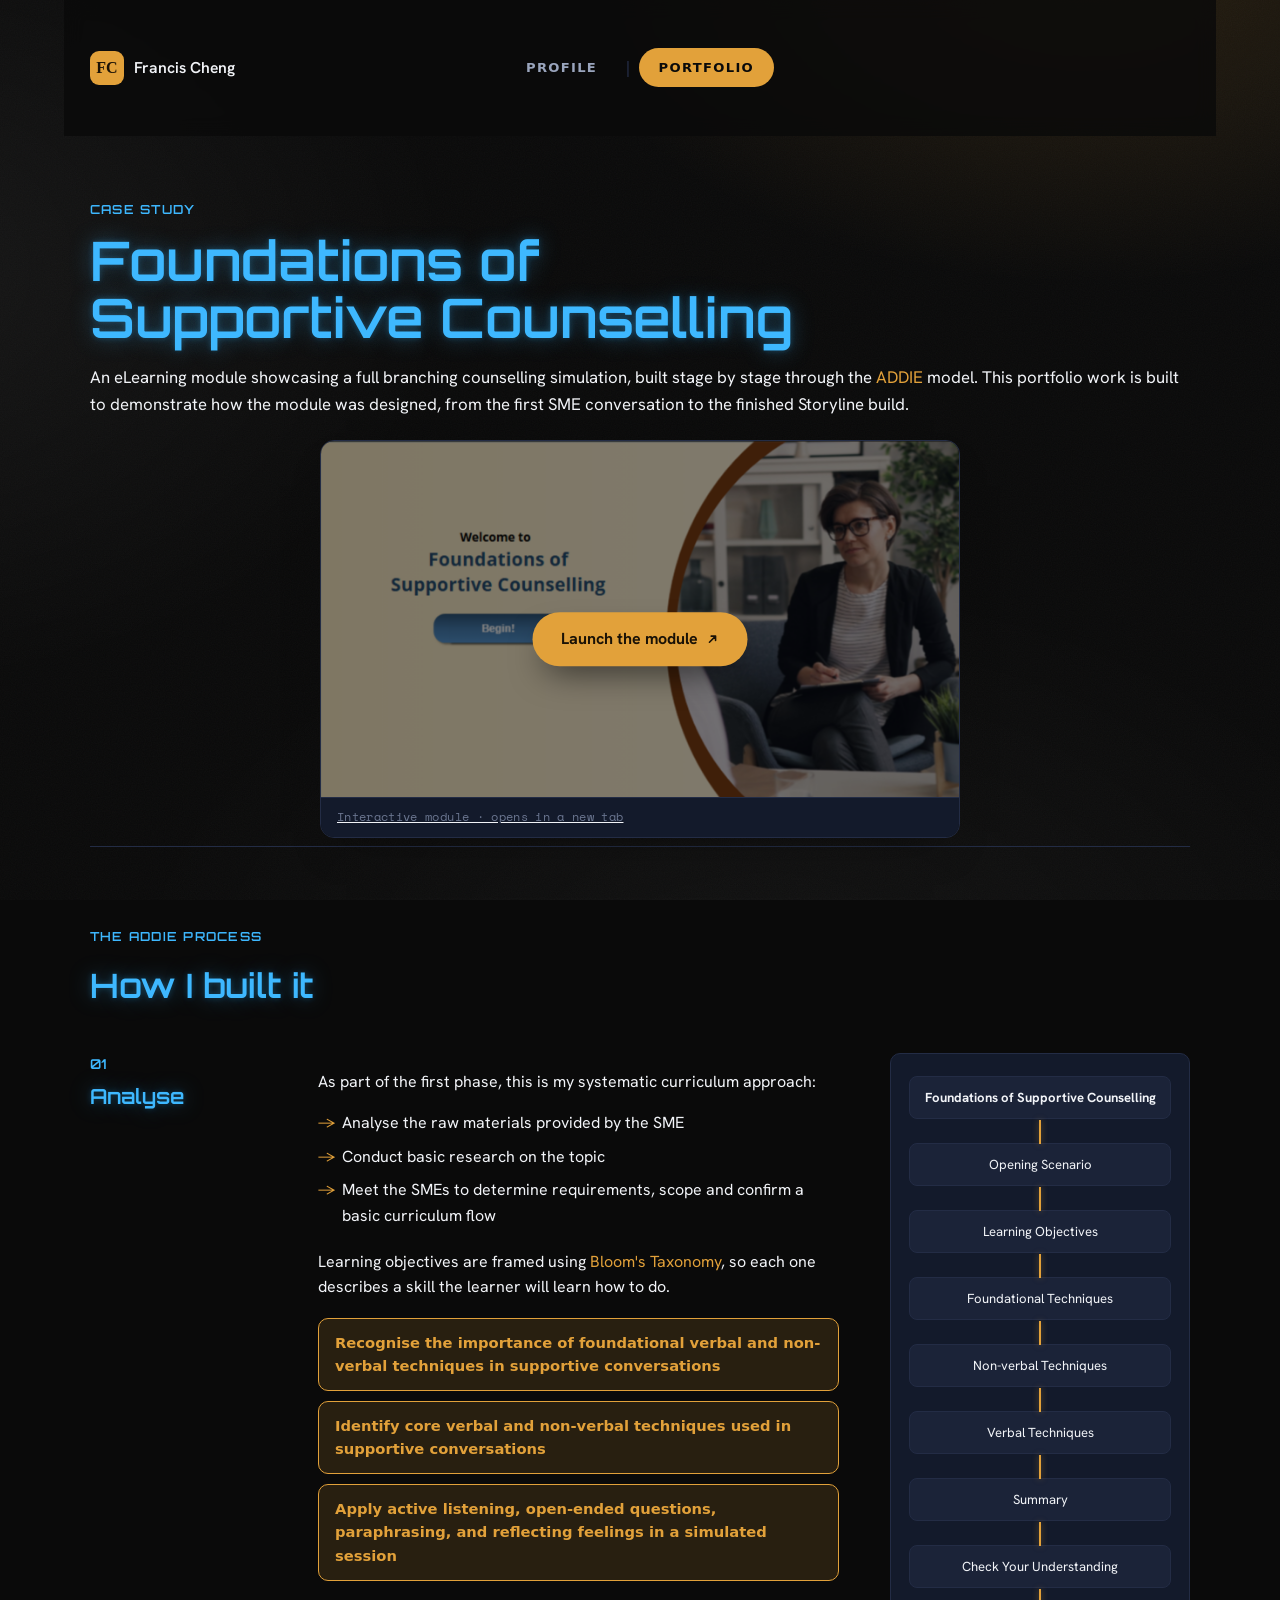
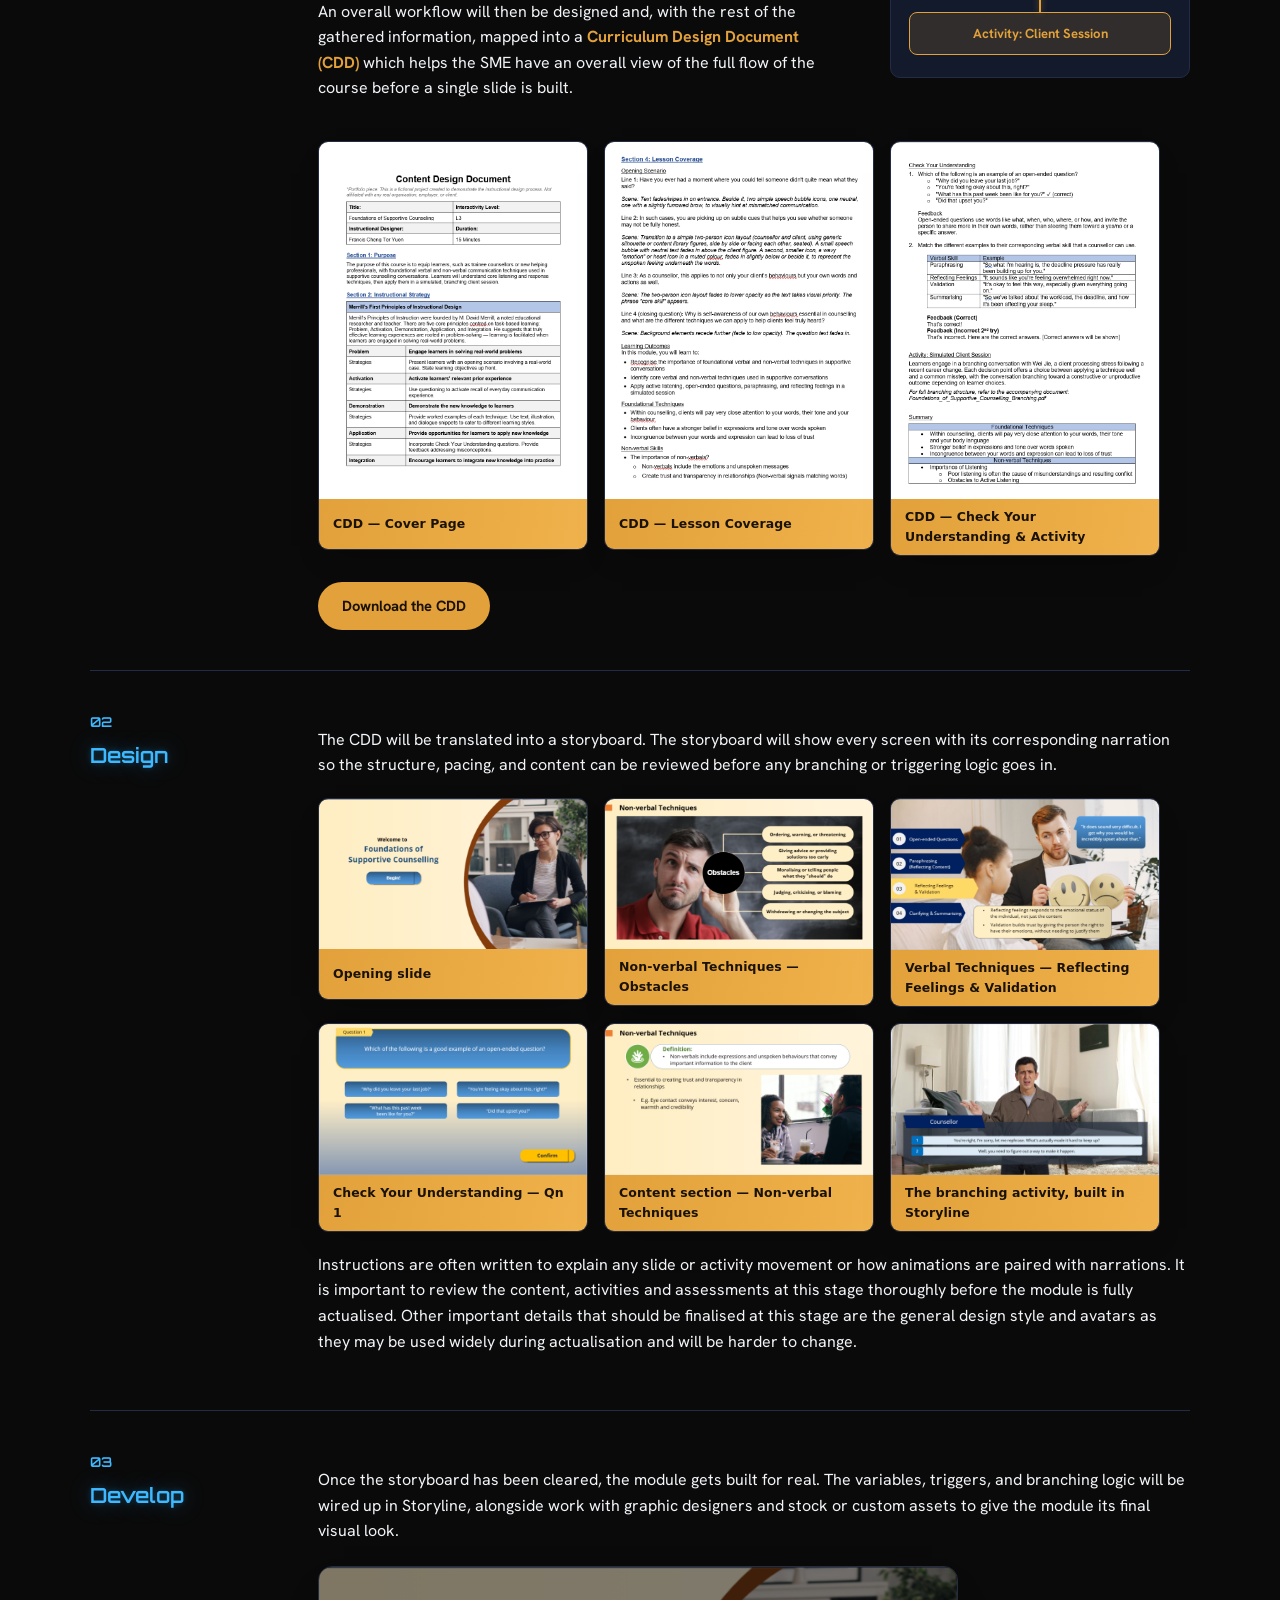
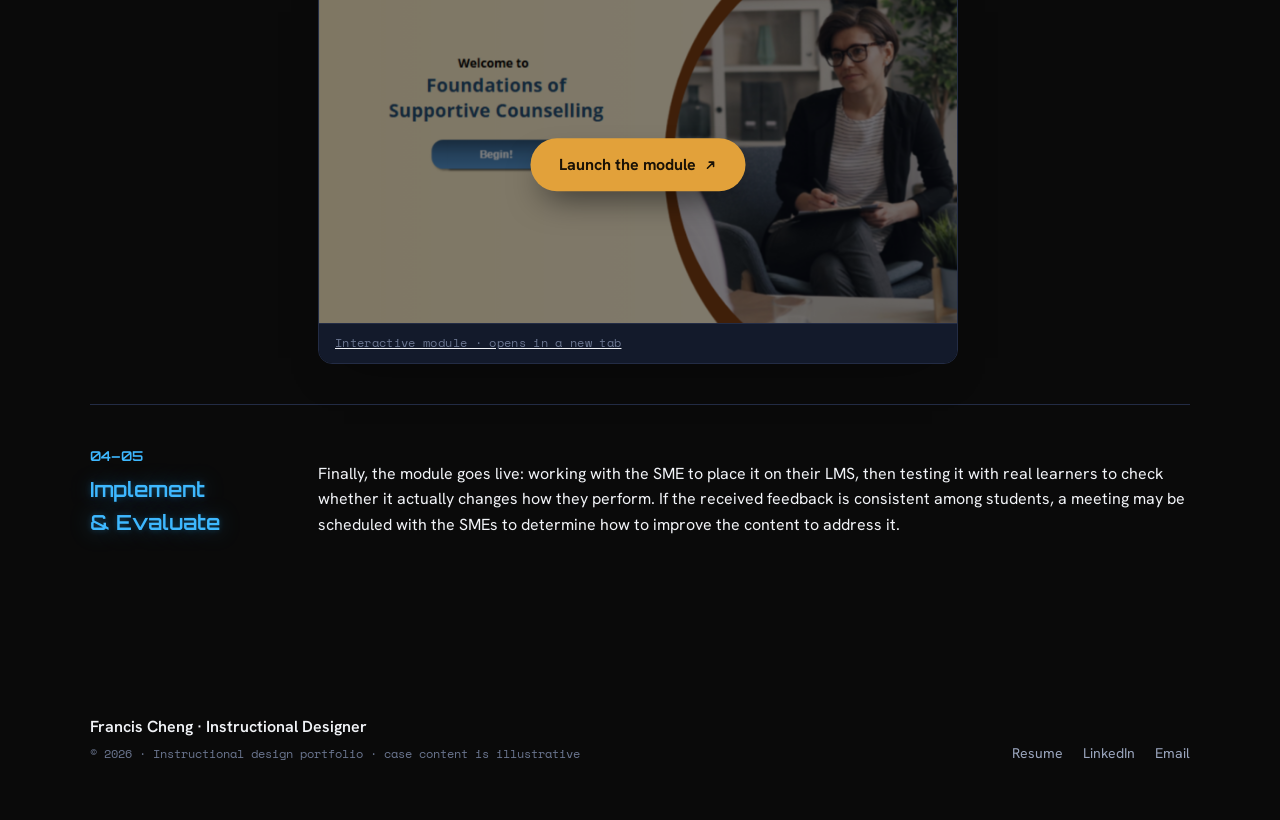
==== portfolio.html @ 9d77e12e "Move site files from portfolio-handoff/ to repo root Flattens the repo so index.html, portfolio.html" ====
<!DOCTYPE html>
<html lang="en">
<head>
<meta charset="UTF-8">
<meta name="viewport" content="width=device-width, initial-scale=1">
<title>Learning Design Portfolio &mdash; Francis Cheng</title>
<link rel="preconnect" href="https://fonts.googleapis.com">
<link rel="preconnect" href="https://fonts.gstatic.com" crossorigin>
<link rel="preconnect" href="https://api.fontshare.com">
<link rel="stylesheet" href="https://api.fontshare.com/v2/css?f[]=clash-display@500,600,700&display=swap">
<link rel="stylesheet" href="https://fonts.googleapis.com/css2?family=Hanken+Grotesk:wght@400;500;600&family=Space+Mono:wght@400;700&family=Orbitron:wght@600;700&display=swap">
<link rel="stylesheet" href="styles.css">
</head>
<body>

<div class="bg-texture" aria-hidden="true"></div>

<nav id="nav">
  <div class="wrap nav-inner">
    <a class="brand" href="index.html">
      <span class="mark">FC</span>
      <span class="name">Francis Cheng</span>
    </a>
    <div class="navlinks">
      <a href="index.html" id="nav-profile">Profile</a>
      <span class="sep">|</span>
      <a href="portfolio.html" id="nav-portfolio" class="active">Portfolio</a>
    </div>
  </div>
</nav>

<div class="wrap">
  <header class="case-intro load-in">
    <p class="eyebrow">Case Study</p>
    <h1>Foundations of Supportive Counselling</h1>
    <p class="bio">An eLearning module showcasing a full branching counselling simulation, built stage by stage through the <span class="hl">ADDIE</span> model. This portfolio work is built to demonstrate how the module was designed, from the first SME conversation to the finished Storyline build.</p>
    <a class="module-launch" href="module/story.html" target="_blank" rel="noopener">
      <img src="images/Slide1.png" alt="The module's opening welcome screen">
      <span class="module-launch-cta">Launch the module<svg viewBox="0 0 16 16" fill="none" stroke="currentColor" stroke-width="1.8" stroke-linecap="round" stroke-linejoin="round"><path d="M4.5 11.5L11.5 4.5M11.5 4.5H6.5M11.5 4.5V9.5"/></svg></span>
      <span class="module-launch-caption">Interactive module &middot; opens in a new tab</span>
    </a>
  </header>
</div>

<div class="wrap">
  <section id="process">
    <div class="section-head">
      <p class="eyebrow">The ADDIE Process</p>
      <h2>How I built it</h2>
    </div>

    <div class="addie">

      <div class="stage" id="analyse">
        <div class="stage-label"><span class="stage-num">01</span><h3>Analyse</h3></div>
        <div class="stage-body">
          <div class="analyse-grid">
            <div>
              <p>As part of the first phase, this is my systematic curriculum approach:</p>
              <ul class="analyse-list">
                <li>Analyse the raw materials provided by the SME</li>
                <li>Conduct basic research on the topic</li>
                <li>Meet the SMEs to determine requirements, scope and confirm a basic curriculum flow</li>
              </ul>
              <p>Learning objectives are framed using <span class="hl">Bloom's Taxonomy</span>, so each one describes a skill the learner will learn how to do.</p>
              <div class="objectives">
                <div class="objective-box">Recognise the importance of foundational verbal and non-verbal techniques in supportive conversations</div>
                <div class="objective-box">Identify core verbal and non-verbal techniques used in supportive conversations</div>
                <div class="objective-box">Apply active listening, open-ended questions, paraphrasing, and reflecting feelings in a simulated session</div>
              </div>
              <p>An overall workflow will then be designed and, with the rest of the gathered information, mapped into a <b>Curriculum Design Document (CDD)</b> which helps the SME have an overall view of the full flow of the course before a single slide is built.</p>
            </div>
            <div class="flow-vertical" role="img" aria-label="Proposed content flow: Foundations of Supportive Counselling, Opening Scenario, Learning Objectives, Foundational Techniques, Non-verbal Techniques, Verbal Techniques, Summary, Check Your Understanding, Activity: Client Session">
              <div class="flow-step">Foundations of Supportive Counselling</div>
              <div class="flow-step">Opening Scenario</div>
              <div class="flow-step">Learning Objectives</div>
              <div class="flow-step">Foundational Techniques</div>
              <div class="flow-step">Non-verbal Techniques</div>
              <div class="flow-step">Verbal Techniques</div>
              <div class="flow-step">Summary</div>
              <div class="flow-step">Check Your Understanding</div>
              <div class="flow-step highlight">Activity: Client Session</div>
            </div>
          </div>
          <div class="stage-media">
            <figure class="shot doc">
              <img src="images/CDD3.png" alt="The cover page of the Curriculum Design Document">
              <figcaption>CDD &mdash; Cover Page</figcaption>
            </figure>
            <figure class="shot doc">
              <img src="images/CDD1.png" alt="A page from the Curriculum Design Document showing the lesson coverage outline">
              <figcaption>CDD &mdash; Lesson Coverage</figcaption>
            </figure>
            <figure class="shot doc">
              <img src="images/CDD2.png" alt="A page from the Curriculum Design Document showing knowledge checks and the client activity">
              <figcaption>CDD &mdash; Check Your Understanding &amp; Activity</figcaption>
            </figure>
          </div>
          <a class="btn download" href="Documents/CDD_Foundations_of_Supportive_Counselling_V0.1.0.pdf" download>Download the CDD<span class="btn-icon" aria-hidden="true"><svg viewBox="0 0 16 16" fill="none" stroke="currentColor" stroke-width="1.8" stroke-linecap="round" stroke-linejoin="round"><path d="M8 2.5V9.5M8 9.5L5.2 6.7M8 9.5L10.8 6.7"/><path d="M3 12.5H13"/></svg></span></a>
        </div>
      </div>

      <div class="stage" id="design">
        <div class="stage-label"><span class="stage-num">02</span><h3>Design</h3></div>
        <div class="stage-body">
          <p>The CDD will be translated into a storyboard. The storyboard will show every screen with its corresponding narration so the structure, pacing, and content can be reviewed before any branching or triggering logic goes in.</p>
          <div class="stage-media">
            <figure class="shot">
              <img src="images/Slide1.png" alt="The module's opening welcome slide">
              <figcaption>Opening slide</figcaption>
            </figure>
            <figure class="shot">
              <img src="images/Slide2.png" alt="A finished slide on non-verbal techniques, showing obstacles to active listening">
              <figcaption>Non-verbal Techniques &mdash; Obstacles</figcaption>
            </figure>
            <figure class="shot">
              <img src="images/Slide3.png" alt="A finished slide on verbal techniques, highlighting reflecting feelings and validation">
              <figcaption>Verbal Techniques &mdash; Reflecting Feelings &amp; Validation</figcaption>
            </figure>
            <figure class="shot">
              <img src="images/check-understanding-q1.jpg" alt="A knowledge check question from the module">
              <figcaption>Check Your Understanding &mdash; Qn 1</figcaption>
            </figure>
            <figure class="shot">
              <img src="images/content-nonverbal-techniques.jpg" alt="A content slide from the module explaining non-verbal techniques">
              <figcaption>Content section &mdash; Non-verbal Techniques</figcaption>
            </figure>
            <figure class="shot">
              <img src="images/branching-activity.jpg" alt="A branching choice screen from the finished counselling activity">
              <figcaption>The branching activity, built in Storyline</figcaption>
            </figure>
          </div>
          <p>Instructions are often written to explain any slide or activity movement or how animations are paired with narrations. It is important to review the content, activities and assessments at this stage thoroughly before the module is fully actualised. Other important details that should be finalised at this stage are the general design style and avatars as they may be used widely during actualisation and will be harder to change.</p>
        </div>
      </div>

      <div class="stage" id="develop">
        <div class="stage-label"><span class="stage-num">03</span><h3>Develop</h3></div>
        <div class="stage-body">
          <p>Once the storyboard has been cleared, the module gets built for real. The variables, triggers, and branching logic will be wired up in Storyline, alongside work with graphic designers and stock or custom assets to give the module its final visual look.</p>
          <a class="module-launch" href="module/story.html" target="_blank" rel="noopener">
            <img src="images/Slide1.png" alt="The module's opening welcome screen">
            <span class="module-launch-cta">Launch the module<svg viewBox="0 0 16 16" fill="none" stroke="currentColor" stroke-width="1.8" stroke-linecap="round" stroke-linejoin="round"><path d="M4.5 11.5L11.5 4.5M11.5 4.5H6.5M11.5 4.5V9.5"/></svg></span>
            <span class="module-launch-caption">Interactive module &middot; opens in a new tab</span>
          </a>
        </div>
      </div>

      <div class="stage" id="implement-evaluate">
        <div class="stage-label"><span class="stage-num">04&ndash;05</span><h3>Implement &amp; Evaluate</h3></div>
        <div class="stage-body">
          <p>Finally, the module goes live: working with the SME to place it on their LMS, then testing it with real learners to check whether it actually changes how they perform. If the received feedback is consistent among students, a meeting may be scheduled with the SMEs to determine how to improve the content to address it.</p>
        </div>
      </div>

    </div>
  </section>
</div>

<div class="wrap">
  <footer>
    <div>
      <div class="who">Francis Cheng &middot; Instructional Designer</div>
      <div class="copyright">&copy; 2026 &middot; Instructional design portfolio &middot; case content is illustrative</div>
    </div>
    <div class="foot-links">
      <a href="Documents/Francis_Cheng_Resume.docx" download>Resume</a>
      <a href="https://www.linkedin.com/in/francis-cheng-ter-yuen-96a889191" target="_blank" rel="noopener">LinkedIn</a>
      <a href="mailto:fchengty@gmail.com">Email</a>
    </div>
  </footer>
</div>

<div class="lightbox" id="lightbox" hidden>
  <button class="lightbox-close" id="lightboxClose" aria-label="Close">&times;</button>
  <img id="lightboxImg" src="" alt="">
</div>

<script>
  (function(){
    var nav = document.getElementById('nav');
    window.addEventListener('scroll', function(){
      nav.classList.toggle('scrolled', window.scrollY > 8);
    });
  })();

  (function(){
    var lightbox = document.getElementById('lightbox');
    var lightboxImg = document.getElementById('lightboxImg');

    function openLightbox(img){
      lightboxImg.src = img.src;
      lightboxImg.alt = img.alt;
      lightbox.hidden = false;
    }
    function closeLightbox(){
      lightbox.hidden = true;
      lightboxImg.src = '';
    }

    document.querySelectorAll('.shot img').forEach(function(img){
      img.addEventListener('click', function(){ openLightbox(img); });
    });
    document.getElementById('lightboxClose').addEventListener('click', closeLightbox);
    lightbox.addEventListener('click', function(e){
      if (e.target === lightbox) closeLightbox();
    });
    window.addEventListener('keydown', function(e){
      if (e.key === 'Escape' && !lightbox.hidden) closeLightbox();
    });
  })();
</script>

</body>
</html>
---- styles.css ----
/* fonts are loaded via <link rel="stylesheet"> in each page's <head>, not @import
   here — @import chains are render-blocking and fetch serially (this file, THEN
   the imported stylesheet, THEN its font files), which was the leading suspect
   for the nav pill transition sometimes just snapping: if the destination page's
   fonts are still resolving when the browser checks its view-transition opt-in,
   it can skip the transition for that navigation. <link> tags let the browser
   discover and fetch both font stylesheets in parallel with this file instead. */

/* seamless cross-page navigation (Profile <-> Portfolio) in browsers that support it;
   plain instant navigation everywhere else, so nothing breaks */
@view-transition {
  navigation: auto;
}

:root{
  /* committed near-black identity — no light variant, by design */
  --bg:#0A0A0A;
  --surface:#131A2B;
  --surface-2:#1B2338;
  --surface-3:#232C45;
  --ink:#F2F4F8;
  --ink-soft:#9AA5BD;
  --ink-faint:#6B7690;
  --border:#232C45;
  --accent:#E2A13A;
  --accent-strong:#F0B24C;
  --accent-ink:#1A1206;
  --accent-soft:rgba(226,161,58,0.14);
  --heading:#3EB8FF;
  --heading-glow:0 0 22px rgba(62,184,255,0.35), 0 0 6px rgba(62,184,255,0.28);
  --shadow:rgba(0,0,0,0.5);
  --text-measure:640px; /* shared paragraph width so body copy lines up across the site */
}
html{ color-scheme:dark; }

*{ box-sizing:border-box; }
html{ scroll-behavior:smooth; }
body{
  margin:0; background:var(--bg); color:var(--ink);
  font-family:'Hanken Grotesk',-apple-system,BlinkMacSystemFont,sans-serif;
  padding-inline:clamp(20px,5vw,64px); line-height:1.6;
}
::selection{ background:var(--accent-soft); color:var(--ink); }
.wrap{ max-width:1100px; margin:0 auto; }
a{ color:inherit; }
h1,h2,h3{ font-family:'Orbitron',system-ui,sans-serif; font-weight:600; text-wrap:balance; margin:0; color:var(--heading); text-shadow:var(--heading-glow); }
.accent-name{ color:var(--heading); }
.hl{ color:var(--accent); }
.eyebrow{
  font-family:'Orbitron',system-ui,sans-serif; font-size:0.78rem; letter-spacing:0.1em; text-transform:uppercase;
  color:var(--heading); margin:0 0 12px; font-weight:600;
}
p{ color:var(--ink-soft); }

/* ---- background: soft, smoggy atmosphere instead of a hard stripe pattern ---- */
.bg-texture{
  position:fixed; inset:0; z-index:-2; pointer-events:none;
  view-transition-name: page-bg;
  background:
    radial-gradient(ellipse 900px 550px at 85% -5%, var(--accent-soft), transparent 60%),
    radial-gradient(ellipse 900px 650px at -10% 30%, rgba(255,255,255,0.05), transparent 65%),
    radial-gradient(ellipse 1100px 700px at 60% 110%, rgba(255,255,255,0.035), transparent 60%);
}
.bg-texture::after{
  content:""; position:absolute; inset:0;
  background-image:url("data:image/svg+xml,%3Csvg xmlns='http://www.w3.org/2000/svg' width='180' height='180'%3E%3Cfilter id='n'%3E%3CfeTurbulence type='fractalNoise' baseFrequency='0.85' numOctaves='2' stitchTiles='stitch'/%3E%3C/filter%3E%3Crect width='100%25' height='100%25' filter='url(%23n)'/%3E%3C/svg%3E");
  opacity:0.035; mix-blend-mode:overlay;
}

/* ---- NAV ---- */
nav{
  position:sticky; top:0; z-index:20;
  background:color-mix(in srgb, var(--bg) 82%, transparent); backdrop-filter:blur(10px);
  border-bottom:1px solid transparent;
  view-transition-name: site-nav;
}
nav.scrolled{ border-bottom-color:var(--border); }
.nav-inner{
  display:grid; grid-template-columns:1fr auto 1fr; align-items:center;
  padding-block:clamp(32px,5vw,48px);
}
.brand{ grid-column:1; justify-self:start; display:flex; align-items:center; gap:10px; text-decoration:none; }
.brand .mark{
  font-family:'Clash Display'; font-weight:700; font-size:1rem; color:var(--accent-ink);
  background:var(--accent); width:34px; height:34px; border-radius:9px;
  display:flex; align-items:center; justify-content:center; flex:none;
}
.brand .name{ font-weight:600; font-size:0.98rem; color:var(--ink); }

.navlinks{ grid-column:2; justify-self:center; display:flex; align-items:center; gap:8px; font-family:'Clash Display',system-ui,sans-serif; }
.navlinks a{
  position:relative; z-index:0;
  text-decoration:none; font-size:0.82rem; font-weight:600; letter-spacing:0.1em; text-transform:uppercase;
  color:var(--ink-soft); padding:9px 20px; border-radius:100px; transition:color .15s;
}
.navlinks a:hover{ color:var(--accent); }
.navlinks a.active{ color:var(--bg); }
/* the pill is a separate pseudo-element behind the text, not the link's own
   background — so only a plain colored shape (never the label text) gets the
   shared, page-independent transition identity below. Giving the anchor itself
   (text included) that identity was what made the OLD page's label briefly
   slide/glitch into the new link's position before snapping to the right text. */
.navlinks a::before{
  content:""; position:absolute; inset:0; z-index:-1; border-radius:100px;
  background:var(--accent); opacity:0; transition:opacity .15s;
}
.navlinks a.active::before{ opacity:1; view-transition-name:nav-active-pill; }
.navlinks .sep{ color:var(--border); }
/* each link's text keeps its own permanent, page-independent transition identity
   (not tied to .active) so the browser crossfades each label's old->new
   appearance in place, always with the correct text — only the pill above slides. */
#nav-profile{ view-transition-name: nav-link-profile; }
#nav-portfolio{ view-transition-name: nav-link-portfolio; }

::view-transition-group(nav-active-pill){
  animation-duration:0.32s;
  animation-timing-function:cubic-bezier(.2,.8,.2,1);
}

/* ---- BUTTON ---- */
.btn{
  display:inline-flex; align-items:center; text-decoration:none; font-weight:700; font-size:0.92rem;
  color:var(--accent-ink); background:var(--accent); padding:12px 24px; border-radius:100px; margin-top:6px;
  transition:background .15s, transform .15s;
}
.btn:hover{ background:var(--accent-strong); transform:translateY(-1px); }
.btn-row{ display:flex; flex-direction:column; align-items:flex-start; gap:12px; }
/* icon is collapsed to nothing at rest; hovering grows it in so the button text
   smoothly reveals an arrow (navigate) or download icon, instead of showing it always */
.btn-icon{
  display:inline-flex; align-items:center; justify-content:center; flex:none;
  width:0; opacity:0; margin-left:0; overflow:hidden;
  transition:width .25s ease, opacity .2s ease, margin-left .25s ease;
}
.btn-icon svg{ width:14px; height:14px; flex:none; }
.btn:hover .btn-icon{ width:14px; opacity:1; margin-left:8px; }

/* ---- PROFILE CARD (index.html) ---- */
.profile-card{
  border:1px solid var(--border); border-radius:28px; overflow:hidden; background:var(--surface);
  box-shadow:0 30px 60px -30px var(--shadow);
}
.card-top{
  display:grid; grid-template-columns:1.3fr 1fr; gap:clamp(24px,4vw,56px); align-items:center;
  padding:clamp(32px,5vw,64px);
}
.card-text{ display:flex; flex-direction:column; align-items:flex-start; }
.card-text h1{ font-size:clamp(2.1rem,4.5vw,3.2rem); line-height:1.05; }
.titles{
  font-family:'Orbitron',system-ui,sans-serif; font-size:0.78rem; letter-spacing:0.03em; color:var(--accent);
  margin:14px 0 0;
}
.titles .sep{ color:var(--accent); margin-inline:8px; }
.card-text .bio{ margin-top:20px; font-size:1.02rem; max-width:50ch; color:var(--ink); }
.card-text .btn-row{ margin-top:26px; }

.card-photo{ border-radius:18px; overflow:hidden; background:var(--surface-2); aspect-ratio:3/4; }
.card-photo img{ width:100%; height:100%; object-fit:cover; object-position:50% 15%; display:block; }

.card-footer{
  display:flex; align-items:center; justify-content:flex-start; gap:12px; flex-wrap:wrap;
  padding:22px clamp(32px,5vw,64px); background:var(--accent-soft); border-top:1px solid var(--border);
  font-size:0.92rem; font-weight:600;
}
.card-footer .contact-label{
  color:var(--ink-faint); font-family:'Space Mono',monospace; font-size:0.78rem;
  letter-spacing:0.05em; text-transform:uppercase;
}
.card-footer a{ text-decoration:none; border-bottom:1px solid transparent; transition:color .15s, border-color .15s; }
.card-footer a:hover{ color:var(--accent); border-color:var(--accent); }
.card-footer .dot{ color:var(--ink-faint); }

/* ---- SECTION SHELL (portfolio.html) ---- */
section{ padding-block:clamp(48px,7vw,80px); border-top:1px solid var(--border); }
.section-head{ margin-bottom:40px; }
.section-head h2{ font-size:clamp(1.5rem,3vw,2.1rem); margin-top:6px; }

/* the case intro is a plain header, not a section — it shouldn't carry a second
   full section padding on top of #process's own, which was leaving a huge gap */
.case-intro{ padding-block:clamp(40px,6vw,64px) 8px; }
.case-intro h1{ font-size:clamp(2.2rem,5vw,3.4rem); line-height:1.05; }
.case-intro .bio{ margin-top:18px; font-size:1.05rem; }

/* descriptive/body copy on the Portfolio page only — brighter than the site-wide
   ink-soft default so the ADDIE write-up doesn't read as dull; bold/.hl terms
   inside it stay the gold accent, matching the tag/highlight treatment elsewhere */
.case-intro .bio,
.stage-body p,
.analyse-list{ color:var(--ink); }
.case-intro .bio b, .case-intro .bio strong,
.stage-body b, .stage-body strong,
.analyse-list b, .analyse-list strong{ color:var(--accent); }

/* ---- ADDIE ROWS ---- */
.addie{ display:flex; flex-direction:column; }
.stage{
  display:grid; grid-template-columns:180px 1fr; gap:clamp(20px,4vw,48px);
  padding-block:clamp(28px,4vw,40px); border-top:1px solid var(--border);
}
.stage:first-child{ border-top:none; padding-top:0; }
.stage-label{ display:flex; flex-direction:column; gap:6px; position:sticky; top:88px; align-self:start; }
.stage-num{ font-family:'Orbitron',system-ui,sans-serif; color:var(--heading); font-size:0.85rem; font-weight:600; }
.stage-label h3{ font-size:1.3rem; }

/* stage paragraphs fill the same column the image gallery below them uses —
   only the standalone intro bio (nothing next to it) gets a fixed reading measure */
.stage-media{ display:flex; align-items:flex-start; gap:16px; flex-wrap:wrap; margin:20px 0; }
.shot{
  margin:0; border-radius:10px; overflow:hidden; border:1px solid var(--border); background:var(--surface);
  box-shadow:0 14px 30px -18px var(--shadow); width:270px; flex:none; cursor:zoom-in;
}
.shot img{ display:block; width:100%; height:auto; transition:transform .2s; }
.shot:hover img{ transform:scale(1.04); }
/* CDD pages are tall Word-doc screenshots with slightly different proportions —
   crop them to one consistent shape so the row of cards lines up evenly */
.shot.doc img{ aspect-ratio:3/4; object-fit:cover; object-position:top; }
.shot figcaption{
  display:flex; align-items:center; min-height:50px;
  font-family:'Clash Display',system-ui,sans-serif; font-weight:600; font-size:0.78rem; letter-spacing:0.01em;
  color:var(--accent-ink); background:linear-gradient(100deg, var(--accent), var(--accent-strong));
  padding:8px 14px;
}
.shot.placeholder{
  aspect-ratio:16/10; display:flex; align-items:center; justify-content:center; text-align:center;
  border-style:dashed; padding:14px;
}
.shot.placeholder span{ font-family:'Space Mono',monospace; font-size:0.7rem; color:var(--ink-faint); }

/* ---- Analyse stage: description + vertical content-flow side by side ---- */
.analyse-grid{
  display:grid; grid-template-columns:1fr 300px; gap:clamp(24px,4vw,56px); align-items:start;
  margin-bottom:24px;
}
.flow-vertical{
  display:flex; flex-direction:column; border:1px solid var(--border); border-radius:10px;
  background:var(--surface); padding:22px 18px;
}
.flow-step{
  position:relative; background:var(--surface-2); border:1px solid var(--border); border-radius:8px;
  padding:10px 14px; font-family:'Hanken Grotesk',-apple-system,BlinkMacSystemFont,sans-serif;
  font-size:0.82rem; text-align:center; color:var(--ink);
}
.flow-step + .flow-step{ margin-top:24px; }
/* the connector needs to read clearly as a flow, not blend into the panel —
   solid accent color plus a bit of width and glow instead of a hairline the
   same tone as --border (which was nearly invisible on --surface) */
.flow-step + .flow-step::before{
  content:""; position:absolute; left:50%; top:-24px; width:2px; height:24px;
  background:var(--accent); box-shadow:0 0 6px rgba(226,161,58,0.5); transform:translateX(-50%);
}
.flow-step:first-child{ font-weight:700; }
.flow-step.highlight{
  background:var(--accent-soft); border-color:var(--accent); color:var(--accent); font-weight:700;
  font-family:'Hanken Grotesk',-apple-system,BlinkMacSystemFont,sans-serif;
}

.analyse-list{ list-style:none; margin:0 0 20px; padding:0; }
.analyse-list li{ position:relative; padding-left:24px; margin-bottom:8px; }
.analyse-list li::before{ content:"\2192"; position:absolute; left:0; color:var(--accent); }

.objectives{ display:flex; flex-direction:column; gap:10px; margin:18px 0; }
.objective-box{
  background:var(--accent-soft); border:1px solid var(--accent); border-radius:10px;
  padding:12px 16px; color:var(--accent); font-weight:600; font-size:0.92rem;
  font-family:'Clash Display',system-ui,sans-serif;
}

/* ---- MODULE LAUNCH CARD (case intro + Develop stage) ---- */
.module-launch{
  position:relative; display:block; margin-top:22px; max-width:640px;
  border-radius:14px; overflow:hidden; border:1px solid var(--border);
  box-shadow:0 20px 44px -26px var(--shadow);
}
/* only the case-intro instance is centered — the Develop-stage one stays
   left-aligned, matching the paragraph above it and the rest of stage-body */
.case-intro .module-launch{ margin-left:auto; margin-right:auto; }
.module-launch img{
  width:100%; height:auto; display:block;
  filter:brightness(.5) saturate(.9); transition:filter .2s, transform .3s;
}
.module-launch:hover img{ filter:brightness(.38) saturate(.9); transform:scale(1.02); }
.module-launch-cta{
  position:absolute; top:50%; left:50%; transform:translate(-50%,-50%);
  display:inline-flex; align-items:center; gap:8px;
  background:var(--accent); color:var(--accent-ink); font-weight:700; font-size:1rem;
  padding:14px 28px; border-radius:100px; box-shadow:0 16px 34px -12px rgba(0,0,0,0.65);
  transition:background .15s, transform .15s;
}
.module-launch:hover .module-launch-cta{ background:var(--accent-strong); transform:translate(-50%,-50%) scale(1.05); }
.module-launch-cta svg{ width:14px; height:14px; flex:none; }
.module-launch-caption{
  display:block; padding:10px 16px; font-family:'Space Mono',monospace; font-size:0.72rem;
  letter-spacing:0.03em; color:var(--ink-faint); background:var(--surface); border-top:1px solid var(--border);
}

/* ---- LIGHTBOX (click a CDD/slide screenshot to view it larger) ---- */
.lightbox{
  position:fixed; inset:0; z-index:50; display:flex; align-items:center; justify-content:center;
  background:rgba(4,6,12,0.88); backdrop-filter:blur(4px); padding:32px; cursor:zoom-out;
}
.lightbox[hidden]{ display:none; }
.lightbox img{ max-width:92vw; max-height:88vh; border-radius:10px; box-shadow:0 30px 60px -20px var(--shadow); }
.lightbox-close{
  position:absolute; top:20px; right:24px; width:40px; height:40px; border-radius:100px;
  border:1px solid var(--border); background:var(--surface); color:var(--ink);
  font-size:1.2rem; line-height:1; cursor:pointer; display:flex; align-items:center; justify-content:center;
}
.lightbox-close:hover{ border-color:var(--accent); color:var(--accent); }

/* ---- FOOTER ---- */
footer{ padding-block:40px 56px; display:flex; justify-content:space-between; align-items:flex-end; flex-wrap:wrap; gap:20px; }
footer .who{ font-weight:600; margin-bottom:6px; }
.foot-links{ display:flex; gap:20px; flex-wrap:wrap; }
.foot-links a{ text-decoration:none; color:var(--ink-soft); font-size:0.88rem; }
.foot-links a:hover{ color:var(--accent); }
.copyright{ font-family:'Space Mono',monospace; font-size:0.74rem; color:var(--ink-faint); }

@media (prefers-reduced-motion: no-preference){
  .load-in > *{ animation: rise .55s ease both; }
  .load-in > *:nth-child(1){ animation-delay: 0s; }
  .load-in > *:nth-child(2){ animation-delay: .08s; }
  .load-in > *:nth-child(3){ animation-delay: .16s; }
  @keyframes rise{ from{ opacity:0; transform:translateY(10px); } to{ opacity:1; transform:none; } }
}

@media (max-width:860px){
  .card-top{ grid-template-columns:1fr; }
  .card-photo{ order:-1; max-width:320px; margin:0 auto; width:100%; }
  .stage{ grid-template-columns:1fr; }
  .stage-label{ position:static; flex-direction:row; align-items:baseline; gap:12px; }
  .analyse-grid{ grid-template-columns:1fr; }
  .flow-vertical{ max-width:320px; }
}
@media (max-width:600px){
  .shot{ width:100%; }
  .card-footer{ justify-content:flex-start; }
}
@media (max-width:480px){
  .brand .name{ display:none; }
  .navlinks{ gap:12px; }
  .navlinks a{ font-size:0.74rem; letter-spacing:0.06em; }
}
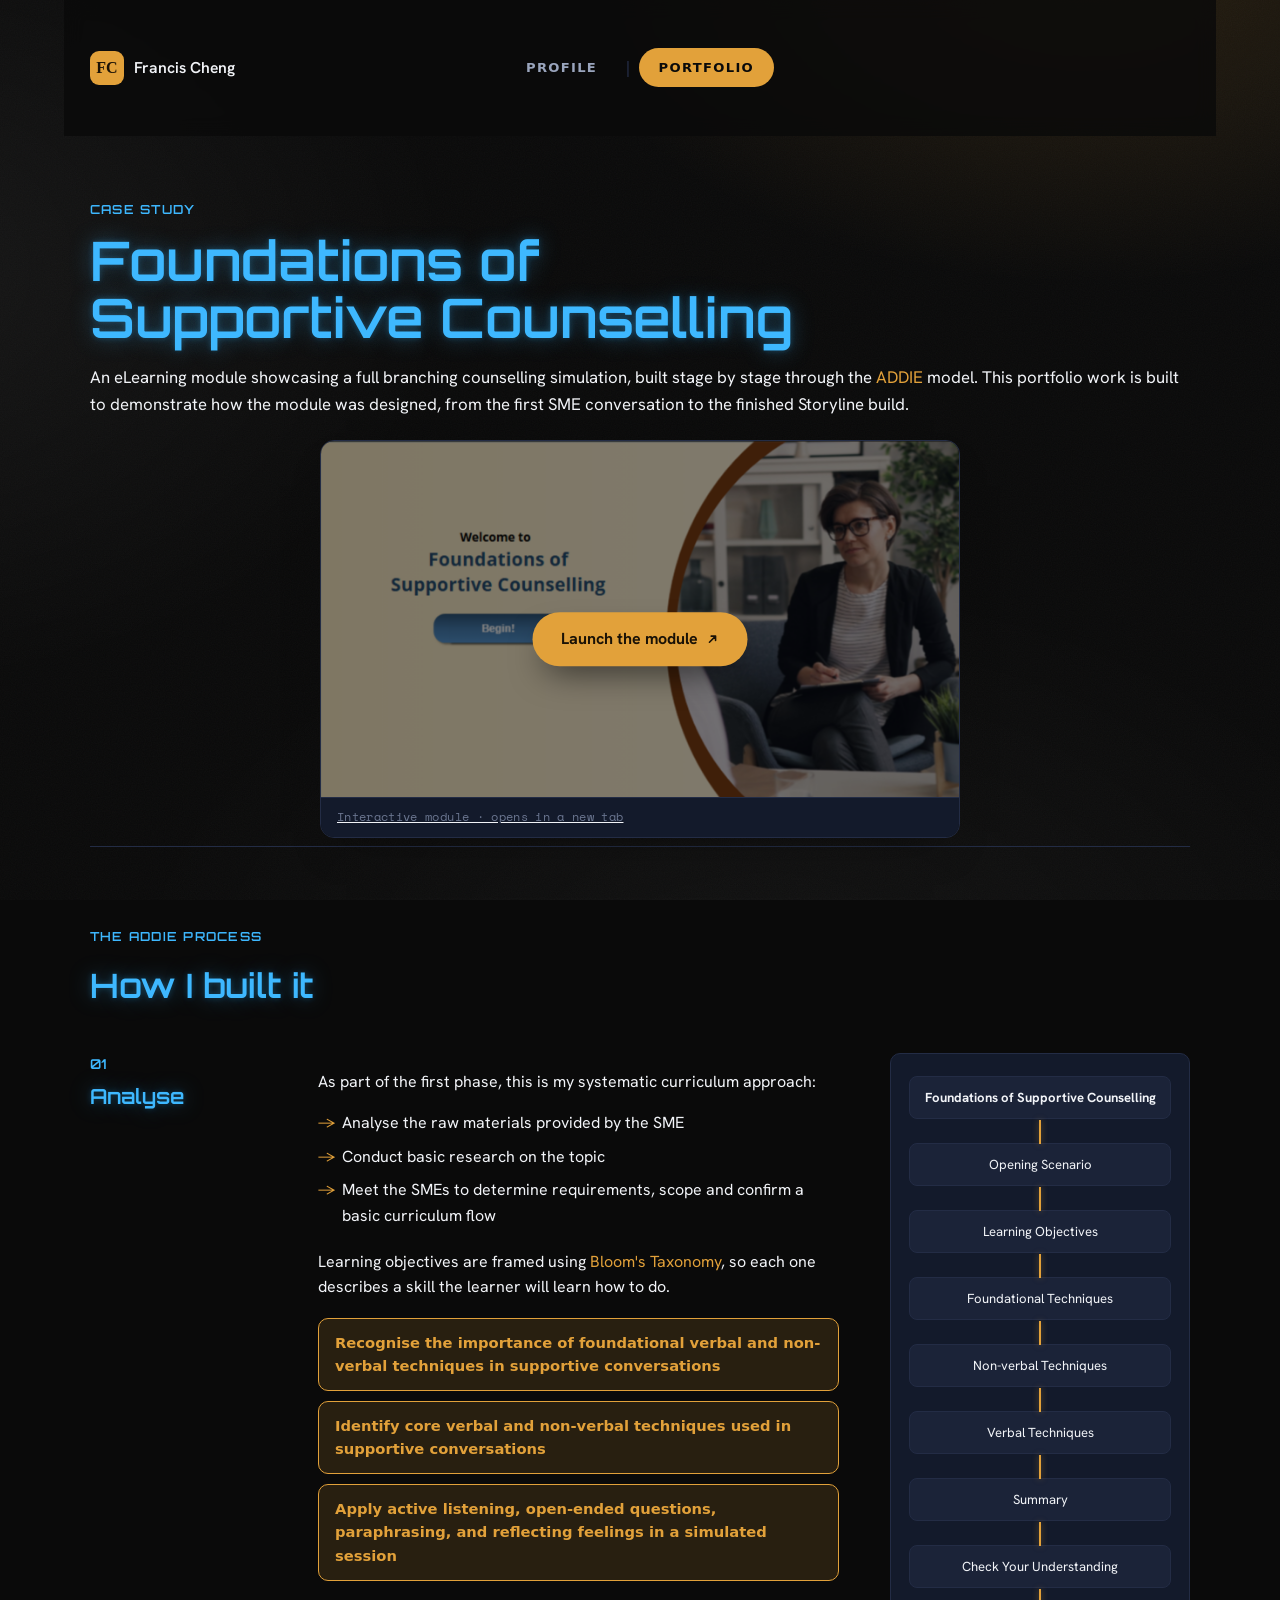
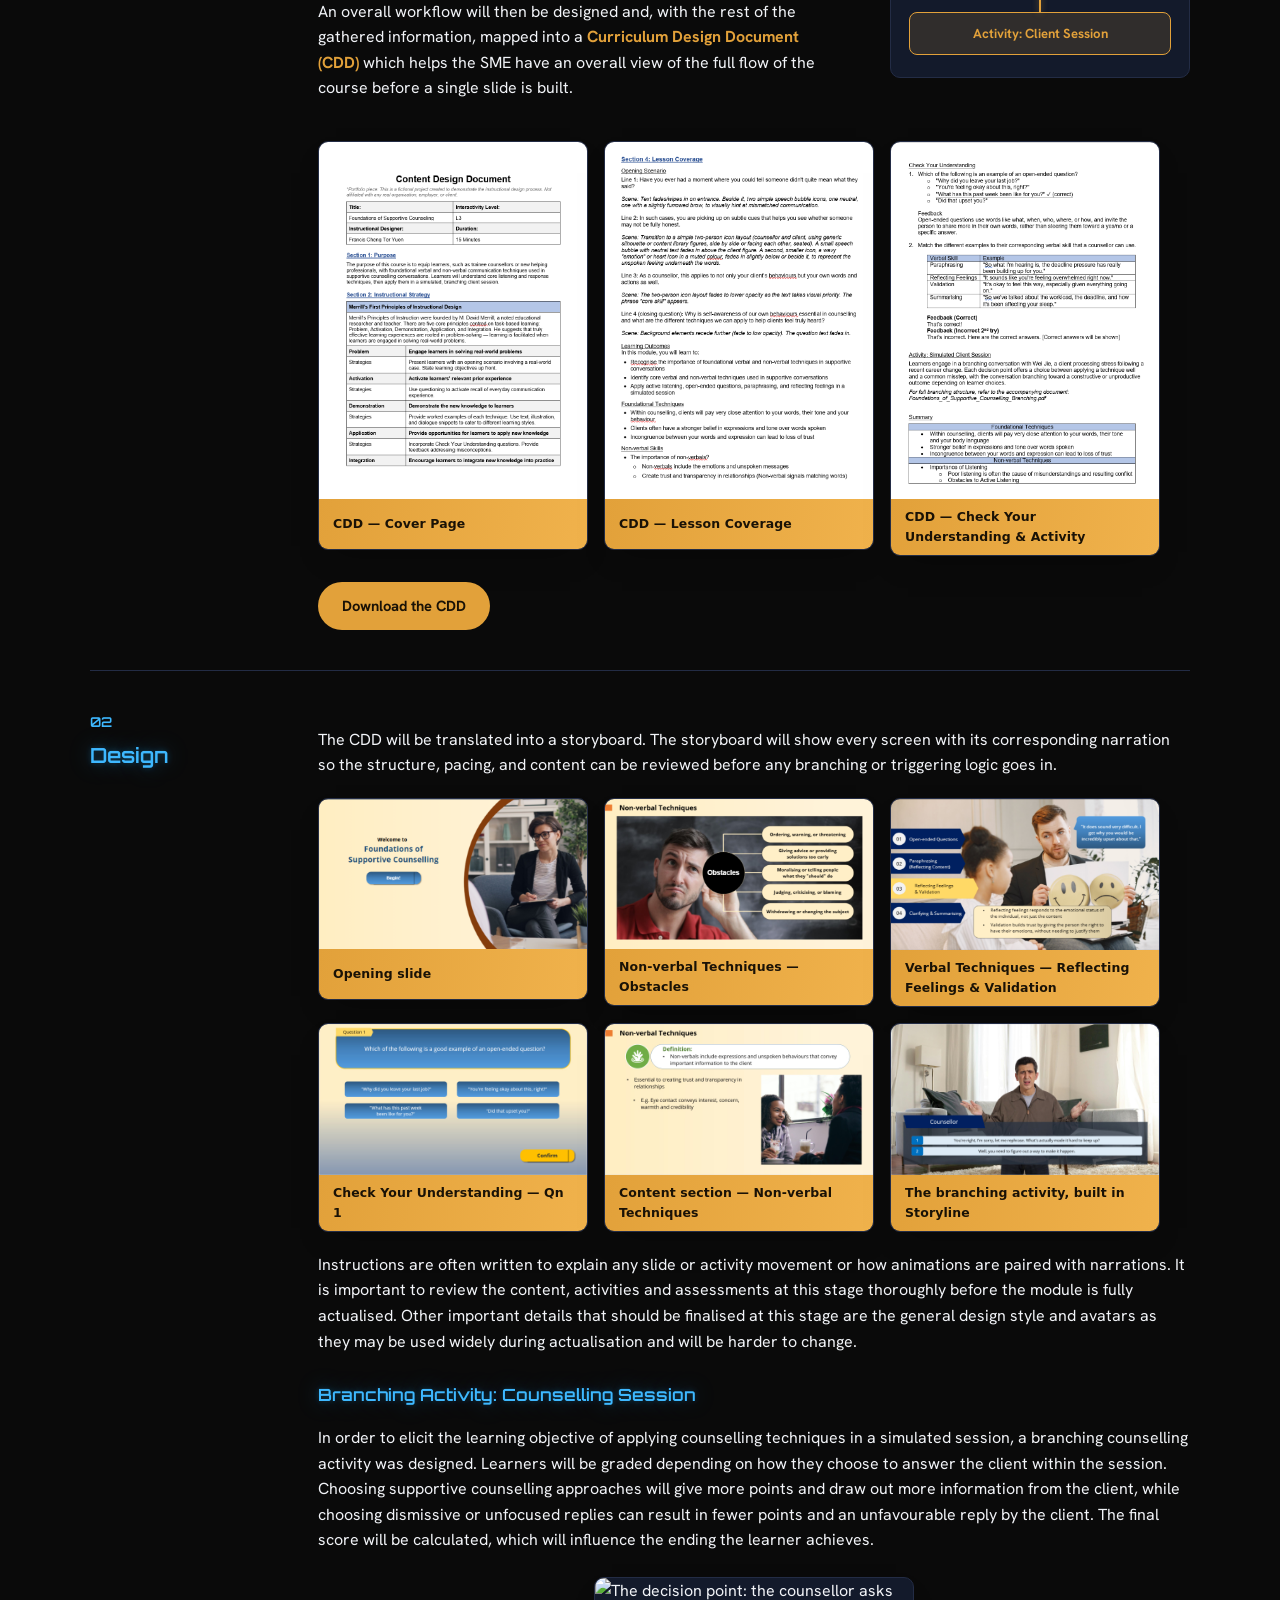
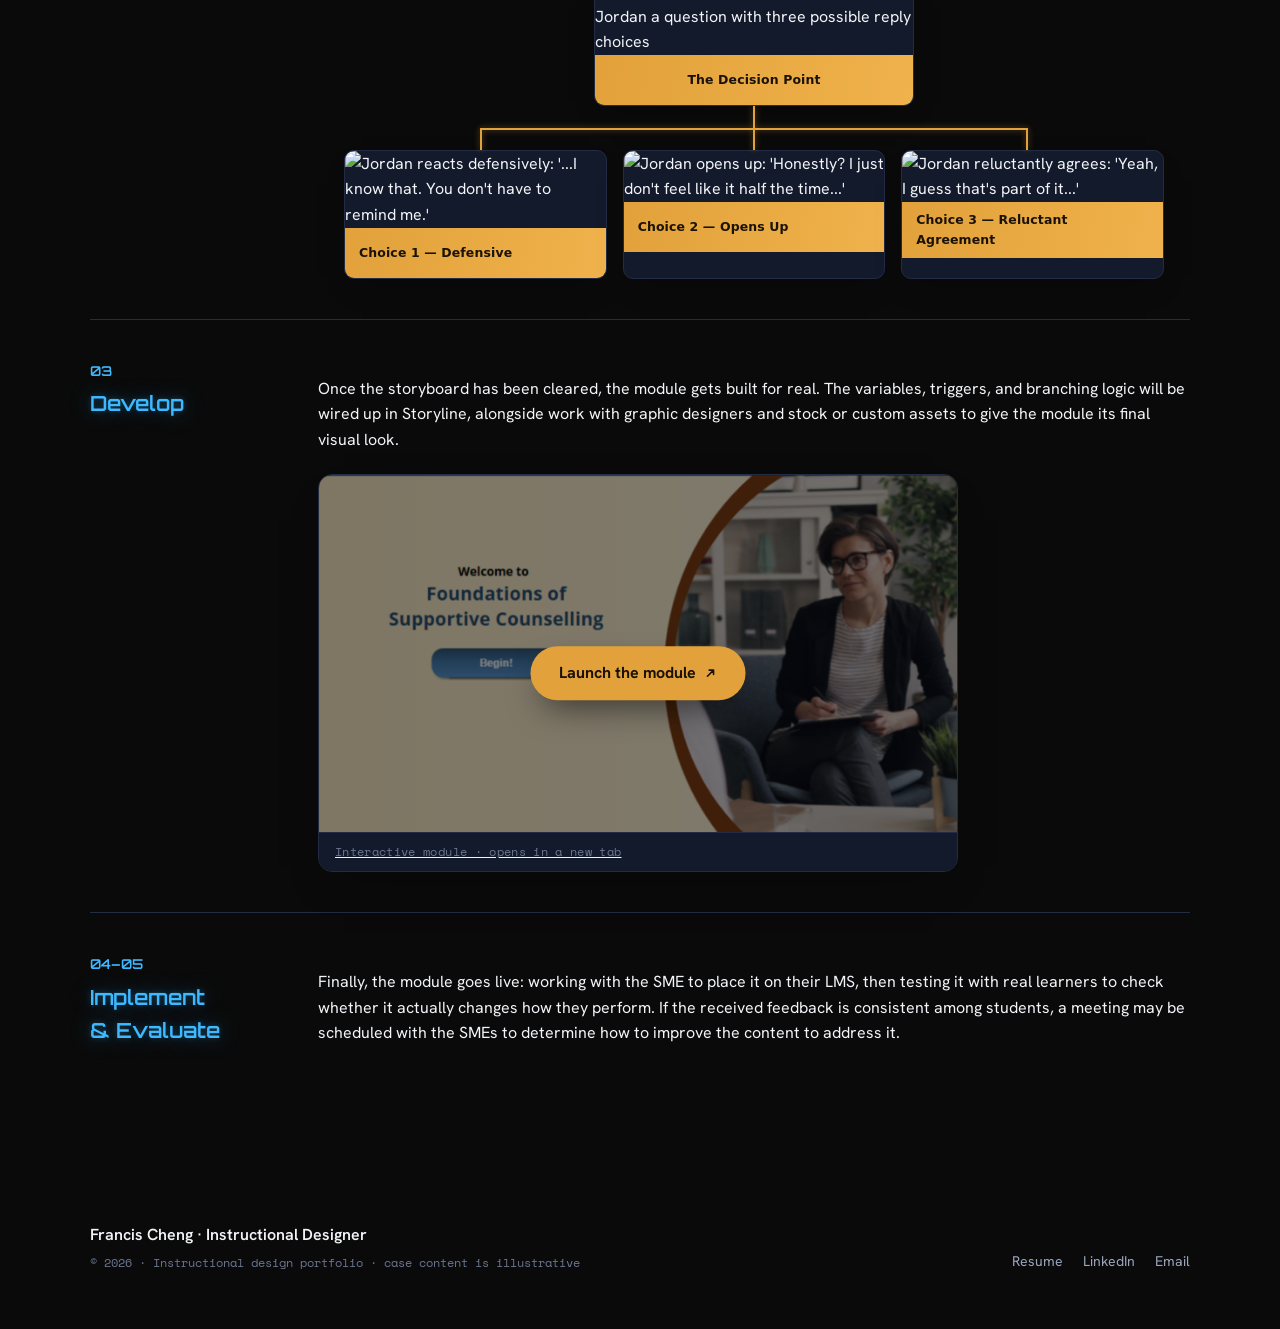
==== commit 4a8be490: "Add Branching Activity sub-section with decision-tree diagram to Design stage Adds a "Branching Acti" ====
--- a/portfolio.html
+++ b/portfolio.html
@@ -131,6 +131,30 @@
             </figure>
           </div>
           <p>Instructions are often written to explain any slide or activity movement or how animations are paired with narrations. It is important to review the content, activities and assessments at this stage thoroughly before the module is fully actualised. Other important details that should be finalised at this stage are the general design style and avatars as they may be used widely during actualisation and will be harder to change.</p>
+          <h4 class="stage-subtitle">Branching Activity: Counselling Session</h4>
+          <p>In order to elicit the learning objective of applying counselling techniques in a simulated session, a branching counselling activity was designed. Learners will be graded depending on how they choose to answer the client within the session. Choosing supportive counselling approaches will give more points and draw out more information from the client, while choosing dismissive or unfocused replies can result in fewer points and an unfavourable reply by the client. The final score will be calculated, which will influence the ending the learner achieves.</p>
+          <div class="branch-diagram">
+            <figure class="shot branch-root">
+              <img src="images/Branch.PNG" alt="The decision point: the counsellor asks Jordan a question with three possible reply choices">
+              <figcaption>The Decision Point</figcaption>
+            </figure>
+            <div class="branch-trunk"></div>
+            <div class="branch-connector"><span></span><span></span><span></span></div>
+            <div class="branch-outcomes">
+              <figure class="shot">
+                <img src="images/Branch1.PNG" alt="Jordan reacts defensively: '...I know that. You don't have to remind me.'">
+                <figcaption>Choice 1 &mdash; Defensive</figcaption>
+              </figure>
+              <figure class="shot">
+                <img src="images/Branch2.PNG" alt="Jordan opens up: 'Honestly? I just don't feel like it half the time...'">
+                <figcaption>Choice 2 &mdash; Opens Up</figcaption>
+              </figure>
+              <figure class="shot">
+                <img src="images/Branch3.PNG" alt="Jordan reluctantly agrees: 'Yeah, I guess that's part of it...'">
+                <figcaption>Choice 3 &mdash; Reluctant Agreement</figcaption>
+              </figure>
+            </div>
+          </div>
         </div>
       </div>
 
--- a/styles.css
+++ b/styles.css
@@ -201,6 +201,10 @@
 .stage-label{ display:flex; flex-direction:column; gap:6px; position:sticky; top:88px; align-self:start; }
 .stage-num{ font-family:'Orbitron',system-ui,sans-serif; color:var(--heading); font-size:0.85rem; font-weight:600; }
 .stage-label h3{ font-size:1.3rem; }
+.stage-subtitle{
+  font-family:'Orbitron',system-ui,sans-serif; font-size:1.05rem; font-weight:600;
+  color:var(--heading); text-shadow:var(--heading-glow); margin:28px 0 12px;
+}
 
 /* stage paragraphs fill the same column the image gallery below them uses —
    only the standalone intro bio (nothing next to it) gets a fixed reading measure */
@@ -220,6 +224,38 @@
   color:var(--accent-ink); background:linear-gradient(100deg, var(--accent), var(--accent-strong));
   padding:8px 14px;
 }
+/* ---- Branching activity tree (Design stage) ---- */
+.branch-diagram{ display:flex; flex-direction:column; align-items:center; margin-top:24px; }
+.branch-root{ width:320px; }
+.branch-root figcaption{ justify-content:center; }
+.branch-trunk{
+  width:2px; height:22px; background:var(--accent); box-shadow:0 0 6px rgba(226,161,58,0.5);
+}
+.branch-connector{
+  position:relative; display:grid; grid-template-columns:1fr 1fr 1fr;
+  width:100%; max-width:820px; height:22px;
+}
+.branch-connector::before{
+  content:""; position:absolute; left:16.6667%; right:16.6667%; top:0; height:2px;
+  background:var(--accent); box-shadow:0 0 6px rgba(226,161,58,0.5);
+}
+.branch-connector span{
+  display:block; width:2px; height:100%; margin:0 auto;
+  background:var(--accent); box-shadow:0 0 6px rgba(226,161,58,0.5);
+}
+.branch-outcomes{
+  display:grid; grid-template-columns:1fr 1fr 1fr; gap:16px;
+  width:100%; max-width:820px;
+}
+.branch-outcomes .shot{ width:100%; }
+
+@media (max-width:700px){
+  .branch-connector{ grid-template-columns:1fr; }
+  .branch-connector::before{ display:none; }
+  .branch-connector span:first-child, .branch-connector span:last-child{ display:none; }
+  .branch-outcomes{ grid-template-columns:1fr; max-width:320px; }
+}
+
 .shot.placeholder{
   aspect-ratio:16/10; display:flex; align-items:center; justify-content:center; text-align:center;
   border-style:dashed; padding:14px;
